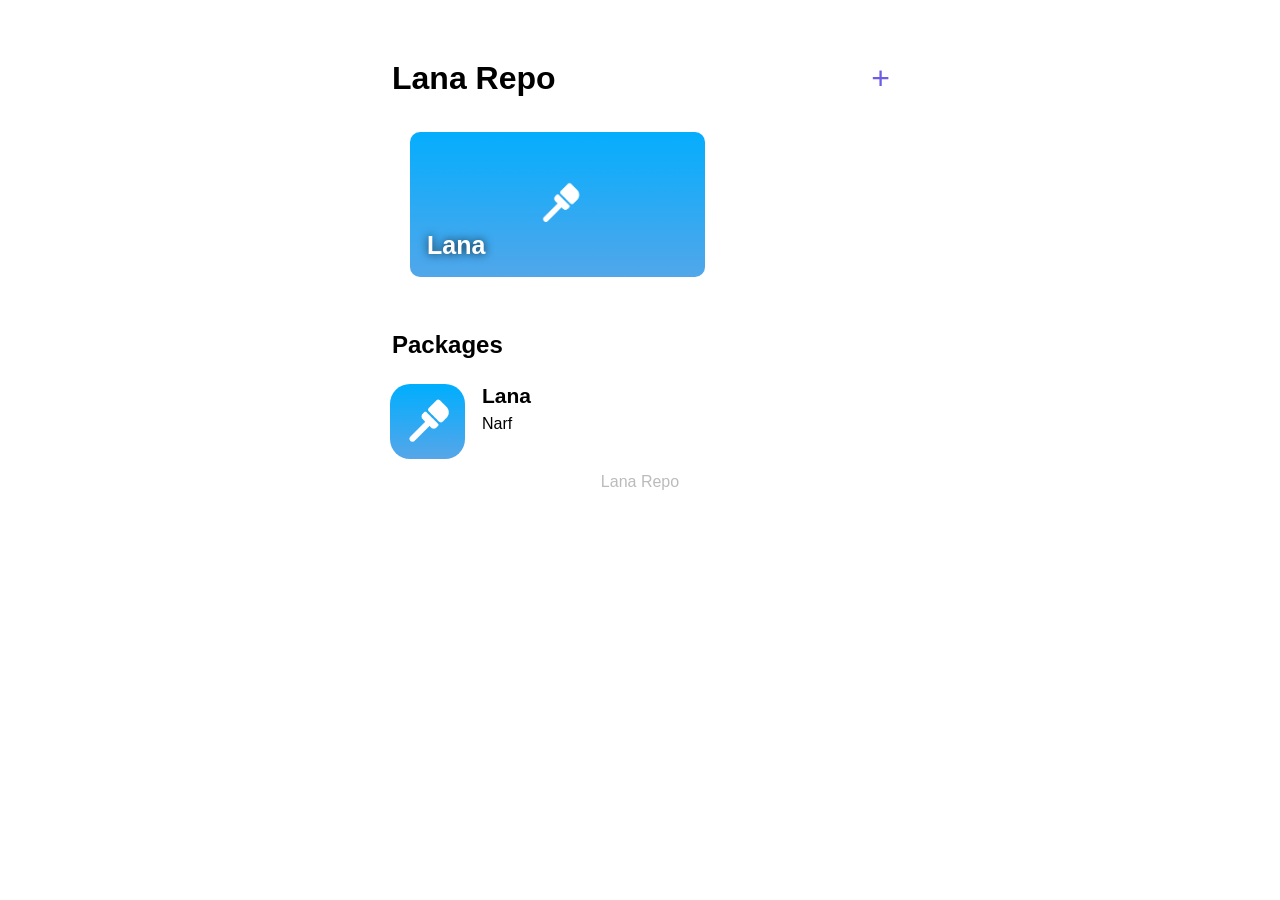
==== docs/index.html @ d69e2b0f "Build Lana repo" ====
<!DOCTYPE html>
<html>
<head>
    <meta charset="utf-8">
    <meta name="viewport" content="width=device-width, initial-scale=1, minimum-scale=1.0, user-scalable=0">
    <title>Lana Repo</title>
    <link rel="stylesheet" type="text/css" href="web/index.css">
    <style>a, .tint {color: #6C5CE7} .active {color: #6C5CE7}</style>
    <meta name="description" content="Official Lana iOS Theme Repository">
    <meta property="og:title" content="Lana Repo">
    <meta property="og:description" content="Official Lana iOS Theme Repository">
    <meta property="og:image" content="https:///repo/CydiaIcon.png">
    <meta name="twitter:card" content="summary">
    <meta name="twitter:title" content="Lana Repo">
    <meta name="twitter:description" content="Official Lana iOS Theme Repository">
    <meta name="twitter:image" content="https:///repo/CydiaIcon.png">
    <meta name="theme-color" content="#6C5CE7">
</head>
<body>
    <div class="body">
        <h1 class="header left_float">Lana Repo</h1>
        <a class="header right_float add_sileo tint" href="cydia://url/https://cydia.saurik.com/api/share#?source=https:///repo">+</a>
        <div class="scroll_view">
            <a href="depiction/web/com.narf.lana.html" style="background-image: url(assets/com.narf.lana/banner.png)" class="card">
                <p>Lana</p>
            </a>
        </div>
        <h2 class="header">Packages</h2>
        <div class="packageList">
                <a class="subtle_link" href="depiction/web/com.narf.lana.html">
                    <div class="package">
                        <img src="assets/com.narf.lana/icon.png">
                        <div class="package_info">
                            <p class="package_name">Lana</p>
                            <p class="package_caption">Narf</p>
                        </div>
                    </div>
                </a>
        </div>
        <div class="caption center footer">Lana Repo</div>
    </div>
</body>
    <script src="web/index.js"></script>
</html>
---- docs/web/index.css ----
* {
    margin: 0;
}

.body {
    font-family: -apple-system, BlinkMacSystemFont, "Helvetica Neue", "Helvetica", sans-serif;
    margin-top: 20px;
    margin-bottom: 20px;

}

@media only screen and (max-width: 600px) {
    .body {
        margin-left: 20px;
        margin-right: 20px;
    }
    .scroll_view {
        width: calc(100vw - 60px);
    }
}
@media only screen and (min-width: 601px) {
    .body {
        width: 500px;
        margin-left: auto;
        margin-right: auto;
    }
    .scroll_view {
        width: calc(500px - 40px);
    }
}

h1, h2, h3, h4, h5, h6, p {
    margin: 2px;
}

.caption {
    color: #bbb;
    font-size: 16px;
}

.header {
    margin-top: 40px;
    margin-bottom: 25px;
}

.scroll_view {
    overflow-x: scroll;
    overflow-y: hidden;
    margin: 10px;
    white-space: nowrap;
    -webkit-overflow-scrolling: touch;
}

.scroll_view > .card {
    background-color: #ccc;
    background-position: center;
    background-repeat: no-repeat;
    background-size: cover;
    padding: 10px;
    margin: 10px;
    border-radius: 10px;
    font-weight: bold;
    height: 125px;
    width: 275px;
    position: relative;
    display: inline-block;
}

.scroll_view > .img_card {
    background-color: #ccc;
    width: 250px;
    margin: 5px;
    border-radius: 10px;
    font-weight: bold;
    position: relative;
    display: inline-block;
}

.card > p {
    color: white;
    bottom: 15px;
    left: 15px;
    font-size: 25px;
    position: absolute;
    text-shadow: 0 0 10px rgba(0,0,0,0.8); 
}

.center {
    text-align: center;
}

.left_float {
    float: left;
}

.right_float { 
    float: right;
}

.add_sileo {
    font-size: 2em;
    cursor: pointer;
    text-decoration: none;
}

.add_sileo:hover, a:hover {
    opacity: 0.8;
    cursor: pointer;
}

.package {
    margin-bottom: 40px;
}

.package > img {
    border-radius: 20px;
    width: 75px;
    height: 75px;
    float: left;
}

.package_info {
    margin-left: 90px;
}

.package_name {
    font-weight: bold;
    font-size: 21px;
}

.package_caption {
    margin-top: 7px;
    color: #999;
}

.cell > .title {
    float: left;
    color: #999;
}

.cell > .text {
    float: right;
}

h3 {
    margin-top: 15px;
    margin-bottom: 15px;
}

.footer {
    margin-top: 20px;
}

.subtle_link, .subtle_link > div > div, .subtle_link > div > div > p {
    text-decoration: none;
    color: black;
}

.subtle_link:hover, .subtle_link > *:hover {
    opacity: 0.8;
}

.green {
    color: #00b90c;
}

.red {
    color: #ba0000;
}

.banner_underlay {
    background-size: cover;
    background-position: center;
    height: 150px;
    width: 100%;
    border-radius: 8px;
    z-index: -2;
    margin-bottom: 25px;
    top: 0;
}

.changelog {
    display: none;
}

.nav {
    display: flex;
    margin: 20px;
    float: center;
}

.nav_btn {
    width: 50%;
    display:inline;
    text-align: center;
    color: #999;
    font-weight: 500;
    padding-bottom: 10px;
    cursor: pointer;
}

.changelog_entry {
    margin-bottom: 18px;
}

a {
    text-decoration: none;
}

.table-btn, .table-btn > div {
    padding-top: 10px;
    padding-bottom: 10px;
}

.table-btn:after {
    content: "›";
    font-size:30px;
    transform: translateY(-40px);
    float: right;
}

@media (prefers-color-scheme: dark) {
    body {
        background: #161616;
        color: white;
    }

    .subtle_link, .subtle_link > div > div, .subtle_link > div > div > p {
        color: white;
    }
}
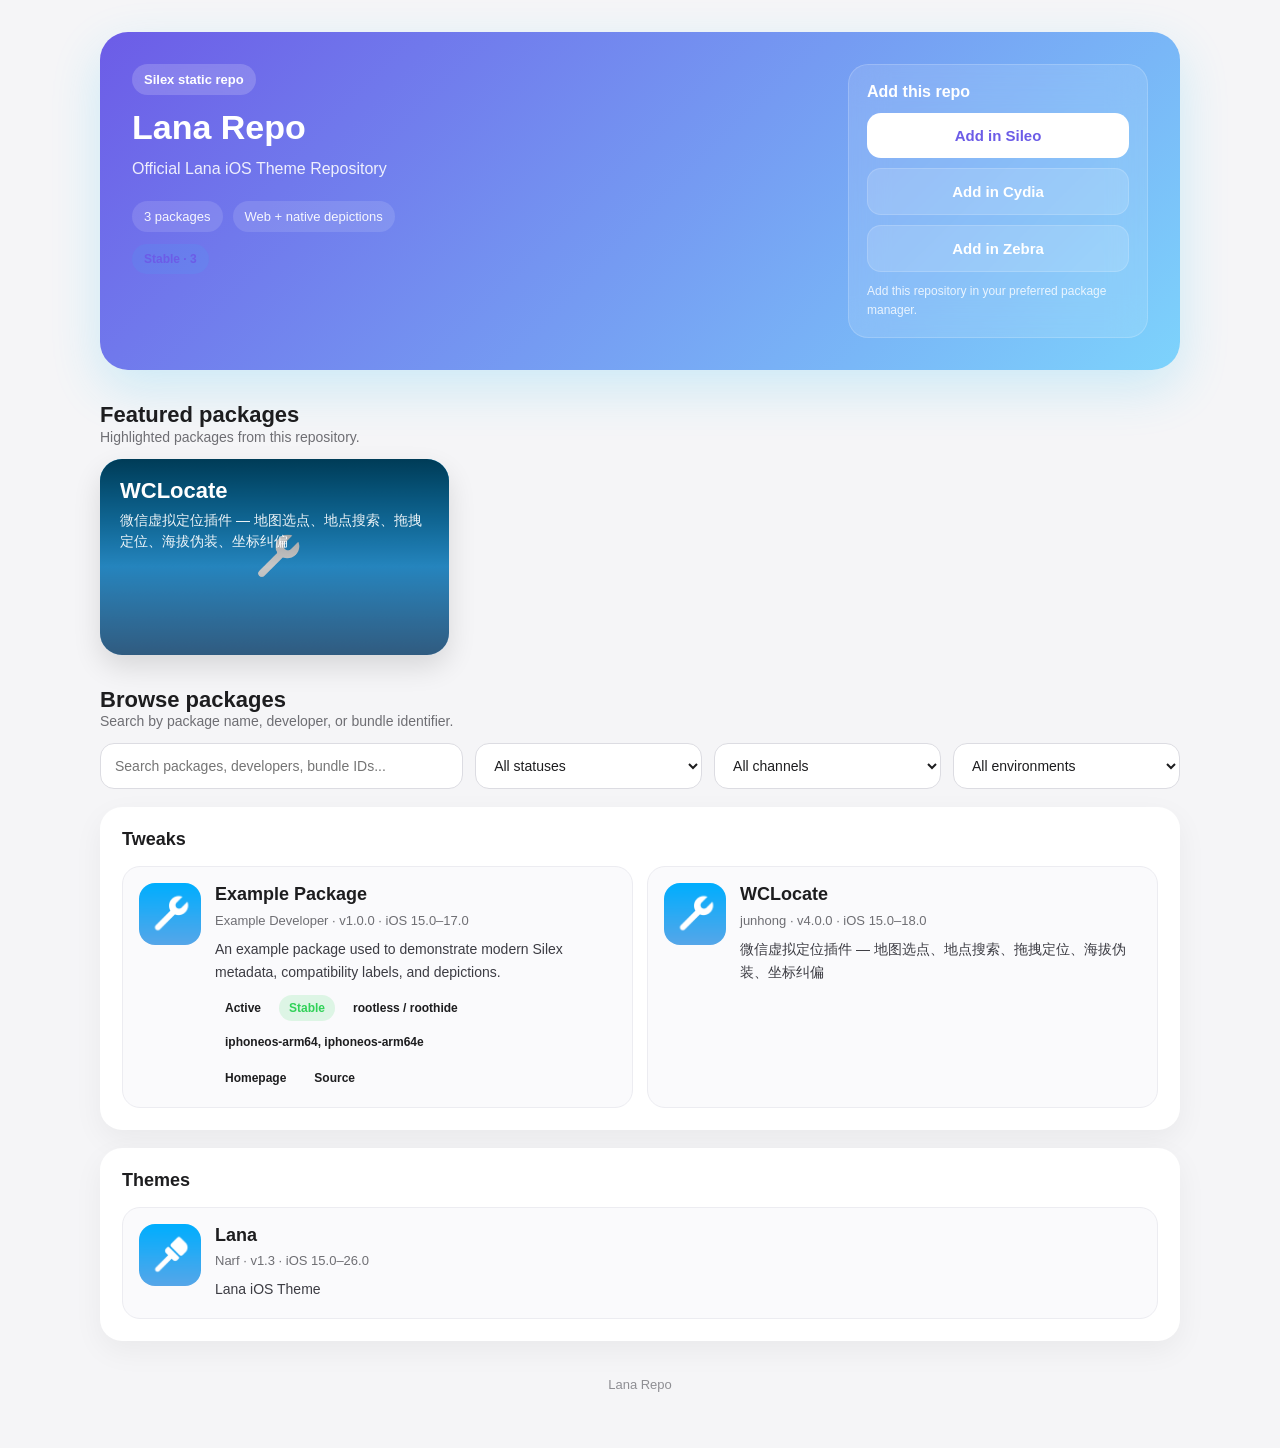
==== commit 55c5f359: "Build Lana repo with Silex" ====
--- a/docs/index.html
+++ b/docs/index.html
@@ -1,44 +1,445 @@
 <!DOCTYPE html>
-<html>
+<html lang="zh-CN">
 <head>
     <meta charset="utf-8">
     <meta name="viewport" content="width=device-width, initial-scale=1, minimum-scale=1.0, user-scalable=0">
     <title>Lana Repo</title>
-    <link rel="stylesheet" type="text/css" href="web/index.css">
-    <style>a, .tint {color: #6C5CE7} .active {color: #6C5CE7}</style>
-    <meta name="description" content="Official Lana iOS Theme Repository">
-    <meta property="og:title" content="Lana Repo">
-    <meta property="og:description" content="Official Lana iOS Theme Repository">
-    <meta property="og:image" content="https:///repo/CydiaIcon.png">
-    <meta name="twitter:card" content="summary">
-    <meta name="twitter:title" content="Lana Repo">
-    <meta name="twitter:description" content="Official Lana iOS Theme Repository">
-    <meta name="twitter:image" content="https:///repo/CydiaIcon.png">
+    <style>
+        * { margin: 0; padding: 0; box-sizing: border-box; }
+        :root { color-scheme: light dark; }
+        body {
+            font-family: -apple-system, BlinkMacSystemFont, "SF Pro Text", "Helvetica Neue", sans-serif;
+            background: #f5f5f7;
+            color: #1d1d1f;
+            min-height: 100vh;
+            padding: 32px 18px 56px;
+        }
+        .page { max-width: 1080px; margin: 0 auto; }
+        .hero {
+            background: linear-gradient(135deg, #6C5CE7, #7dd3fc);
+            color: #fff;
+            border-radius: 28px;
+            padding: 32px;
+            box-shadow: 0 18px 50px rgba(39, 190, 245, 0.20);
+            margin-bottom: 28px;
+        }
+        .hero-top {
+            display: flex;
+            gap: 20px;
+            align-items: flex-start;
+            justify-content: space-between;
+            flex-wrap: wrap;
+        }
+        .brand { min-width: 260px; flex: 1; }
+        .badge {
+            display: inline-flex;
+            align-items: center;
+            gap: 8px;
+            border-radius: 999px;
+            padding: 8px 12px;
+            background: rgba(255,255,255,0.18);
+            font-size: 13px;
+            font-weight: 600;
+            margin-bottom: 14px;
+            backdrop-filter: blur(14px);
+        }
+        h1 { font-size: 34px; line-height: 1.1; margin-bottom: 10px; }
+        .hero-desc {
+            max-width: 620px;
+            font-size: 16px;
+            line-height: 1.65;
+            color: rgba(255,255,255,0.88);
+        }
+        .hero-meta {
+            display: flex;
+            gap: 10px;
+            flex-wrap: wrap;
+            margin-top: 18px;
+        }
+        .hero-meta span {
+            border-radius: 999px;
+            padding: 8px 12px;
+            font-size: 13px;
+            color: rgba(255,255,255,0.92);
+            background: rgba(255,255,255,0.12);
+        }
+        .actions {
+            width: 300px;
+            max-width: 100%;
+            background: rgba(255,255,255,0.12);
+            border: 1px solid rgba(255,255,255,0.18);
+            border-radius: 20px;
+            padding: 18px;
+            backdrop-filter: blur(18px);
+        }
+        .actions h2 { font-size: 16px; margin-bottom: 12px; }
+        .btn {
+            display: block;
+            text-decoration: none;
+            padding: 14px 16px;
+            border-radius: 14px;
+            font-size: 15px;
+            font-weight: 700;
+            margin-bottom: 10px;
+            transition: transform 0.18s ease, opacity 0.18s ease, background 0.18s ease;
+            text-align: center;
+        }
+        .btn:hover { opacity: 0.92; transform: translateY(-1px); }
+        .btn-primary { background: #fff; color: #6C5CE7; }
+        .btn-secondary {
+            background: rgba(255,255,255,0.14);
+            color: #fff;
+            border: 1px solid rgba(255,255,255,0.16);
+        }
+        .actions-note {
+            margin-top: 8px;
+            font-size: 12px;
+            line-height: 1.55;
+            color: rgba(255,255,255,0.82);
+        }
+        .section { margin-top: 32px; }
+        .section-head {
+            display: flex;
+            align-items: end;
+            justify-content: space-between;
+            gap: 12px;
+            margin-bottom: 14px;
+        }
+        .section-head h2 { font-size: 22px; line-height: 1.2; }
+        .section-head p { color: #6e6e73; font-size: 14px; }
+        .announcement-list { display: grid; gap: 12px; }
+        .announcement {
+            background: #fff;
+            border-radius: 18px;
+            padding: 18px;
+            border-left: 4px solid #6C5CE7;
+            box-shadow: 0 10px 30px rgba(0,0,0,0.05);
+        }
+        .announcement.warning { border-left-color: #ff9f0a; }
+        .announcement.error { border-left-color: #ff453a; }
+        .announcement.success { border-left-color: #30d158; }
+        .announcement-title { font-size: 16px; font-weight: 700; margin-bottom: 8px; }
+        .toolbar {
+            display: grid;
+            grid-template-columns: 1.6fr 1fr 1fr 1fr;
+            gap: 12px;
+            margin-bottom: 18px;
+        }
+        .toolbar input, .toolbar select {
+            width: 100%;
+            border-radius: 14px;
+            border: 1px solid #dcdce2;
+            background: #fff;
+            color: inherit;
+            padding: 13px 14px;
+            font-size: 14px;
+            outline: none;
+        }
+        .channel-pills { display: flex; flex-wrap: wrap; gap: 8px; margin-top: 12px; }
+        .channel-pill {
+            border-radius: 999px;
+            padding: 8px 12px;
+            font-size: 12px;
+            font-weight: 700;
+            background: rgba(39, 190, 245, 0.1);
+            color: #6C5CE7;
+        }
+        .featured-grid {
+            display: grid;
+            grid-template-columns: repeat(auto-fill, minmax(min(320px, 100%), 1fr));
+            gap: 16px;
+        }
+        .featured-card {
+            position: relative;
+            display: flex;
+            flex-direction: column;
+            justify-content: flex-start;
+            border-radius: 22px;
+            overflow: hidden;
+            aspect-ratio: 16 / 9;
+            min-height: 172px;
+            background: #d1d5db center/cover no-repeat;
+            text-decoration: none;
+            color: #fff;
+            box-shadow: 0 12px 28px rgba(0,0,0,0.12);
+        }
+        .featured-card::before {
+            content: "";
+            position: absolute;
+            inset: 0;
+            background: linear-gradient(180deg, rgba(0,0,0,0.66), rgba(0,0,0,0.22) 55%, rgba(0,0,0,0.45));
+        }
+        .featured-content { position: relative; z-index: 1; padding: 18px 20px; }
+        .featured-content h3 { font-size: 22px; line-height: 1.25; margin-bottom: 6px; overflow-wrap: anywhere; }
+        .featured-content p {
+            font-size: 14px;
+            line-height: 1.5;
+            color: rgba(255,255,255,0.92);
+            display: -webkit-box;
+            -webkit-line-clamp: 2;
+            -webkit-box-orient: vertical;
+            overflow: hidden;
+            overflow-wrap: anywhere;
+            word-break: break-word;
+            max-height: 3em;
+        }
+        .featured-badges, .package-badges, .package-tags {
+            display: flex;
+            flex-wrap: wrap;
+            gap: 8px;
+            margin-top: 10px;
+        }
+        .meta-badge, .tag {
+            border-radius: 999px;
+            padding: 6px 10px;
+            font-size: 12px;
+            font-weight: 700;
+            overflow-wrap: anywhere;
+            word-break: break-word;
+        }
+        .meta-badge { background: rgba(255,255,255,0.18); color: #fff; }
+        .meta-badge.stable, .tag.stable { background: rgba(48, 209, 88, 0.14); color: #30d158; }
+        .meta-badge.beta, .tag.beta { background: rgba(255, 159, 10, 0.14); color: #ff9f0a; }
+        .meta-badge.experimental, .tag.experimental { background: rgba(191, 90, 242, 0.14); color: #bf5af2; }
+        .meta-badge.deprecated, .tag.deprecated { background: rgba(255, 69, 58, 0.14); color: #ff453a; }
+        .meta-badge.nightly, .tag.nightly { background: rgba(90, 200, 250, 0.14); color: #5ac8fa; }
+        .section-block {
+            background: #fff;
+            border-radius: 22px;
+            padding: 22px;
+            box-shadow: 0 10px 30px rgba(0,0,0,0.05);
+            margin-bottom: 18px;
+        }
+        .section-title { font-size: 18px; margin-bottom: 16px; }
+        .package-list {
+            display: grid;
+            grid-template-columns: repeat(auto-fit, minmax(min(290px, 100%), 1fr));
+            gap: 14px;
+        }
+        .package-card {
+            display: block;
+            text-decoration: none;
+            color: inherit;
+            background: #fafafc;
+            border: 1px solid #ececf1;
+            border-radius: 18px;
+            padding: 16px;
+            transition: transform 0.18s ease, box-shadow 0.18s ease, border-color 0.18s ease;
+        }
+        .package-card:hover {
+            transform: translateY(-2px);
+            box-shadow: 0 10px 24px rgba(0,0,0,0.06);
+            border-color: rgba(39, 190, 245, 0.24);
+        }
+        .package-card[hidden] { display: none; }
+        .package-card-top { display: flex; gap: 14px; align-items: flex-start; }
+        .package-icon {
+            width: 62px;
+            height: 62px;
+            border-radius: 16px;
+            flex-shrink: 0;
+            background: #e5e7eb;
+        }
+        .package-main { min-width: 0; flex: 1; }
+        .package-name { font-size: 18px; font-weight: 700; line-height: 1.3; margin-bottom: 4px; overflow-wrap: anywhere; }
+        .package-meta {
+            font-size: 13px;
+            color: #6e6e73;
+            margin-bottom: 8px;
+            line-height: 1.5;
+            overflow-wrap: anywhere;
+            word-break: break-word;
+        }
+        .package-summary {
+            font-size: 14px;
+            line-height: 1.65;
+            color: #3c3c43;
+            overflow-wrap: anywhere;
+            word-break: break-word;
+        }
+        .empty-state {
+            display: none;
+            margin-top: 14px;
+            padding: 18px;
+            border-radius: 16px;
+            background: #fff;
+            color: #6e6e73;
+            box-shadow: 0 10px 30px rgba(0,0,0,0.05);
+        }
+        .footer { margin-top: 36px; text-align: center; font-size: 13px; color: #8e8e93; }
+        @media (max-width: 880px) {
+            .toolbar { grid-template-columns: 1fr 1fr; }
+        }
+        @media (max-width: 720px) {
+            body { padding: 20px 14px 42px; }
+            .hero { padding: 24px 20px; }
+            h1 { font-size: 28px; }
+            .actions { width: 100%; }
+            .section-block { padding: 18px; }
+            .toolbar { grid-template-columns: 1fr; }
+        }
+        @media (prefers-color-scheme: dark) {
+            body { background: #000; color: #f5f5f7; }
+            .section-head p, .package-meta, .footer, .empty-state { color: #98989d; }
+            .announcement, .section-block, .empty-state {
+                background: #161618;
+                box-shadow: 0 12px 32px rgba(0,0,0,0.24);
+            }
+            .toolbar input, .toolbar select {
+                background: #1c1c1e;
+                border-color: #2b2b2f;
+                color: #f5f5f7;
+            }
+            .package-card { background: #1c1c1e; border-color: #2b2b2f; }
+            .package-summary { color: #d2d2d7; }
+            .package-icon { background: #2b2b2f; }
+        }
+    </style>
     <meta name="theme-color" content="#6C5CE7">
 </head>
 <body>
-    <div class="body">
-        <h1 class="header left_float">Lana Repo</h1>
-        <a class="header right_float add_sileo tint" href="cydia://url/https://cydia.saurik.com/api/share#?source=https:///repo">+</a>
-        <div class="scroll_view">
-            <a href="depiction/web/com.narf.lana.html" style="background-image: url(assets/com.narf.lana/banner.png)" class="card">
-                <p>Lana</p>
-            </a>
-        </div>
-        <h2 class="header">Packages</h2>
-        <div class="packageList">
-                <a class="subtle_link" href="depiction/web/com.narf.lana.html">
-                    <div class="package">
-                        <img src="assets/com.narf.lana/icon.png">
-                        <div class="package_info">
-                            <p class="package_name">Lana</p>
-                            <p class="package_caption">Narf</p>
-                        </div>
+    <div class="page">
+        <section class="hero">
+            <div class="hero-top">
+                <div class="brand">
+                    <div class="badge">Silex static repo</div>
+                    <h1>Lana Repo</h1>
+                    <p class="hero-desc">Official Lana iOS Theme Repository</p>
+                    <div class="hero-meta">
+                        <span>3 packages</span>
+                        <span>Web + native depictions</span>
+                    </div>
+                    <div class="channel-pills">
+                        <span class="channel-pill">Stable · 3</span>
+                    </div>
+                </div>
+                <div class="actions">
+                    <h2>Add this repo</h2>
+                    <a class="btn btn-primary" href="sileo://source/https:///repo">Add in Sileo</a>
+                    <a class="btn btn-secondary" href="cydia://url/https://cydia.saurik.com/api/share#?source=https:///repo">Add in Cydia</a>
+                    <a class="btn btn-secondary" href="zbra://sources/add/https:///repo">Add in Zebra</a>
+                    <p class="actions-note">Add this repository in your preferred package manager.</p>
+                </div>
+            </div>
+        </section>
+
+
+        <section class="section">
+            <div class="section-head">
+                <div>
+                    <h2>Featured packages</h2>
+                    <p>Highlighted packages from this repository.</p>
+                </div>
+            </div>
+            <div class="featured-grid">
+                <a class="featured-card package-entry" href="depiction/web/im.mjh.wclocate.html" style="background-image: url(assets/im.mjh.wclocate/banner.png)"
+                   data-name="WCLocate" data-bundle="im.mjh.wclocate" data-developer="junhong" data-section="Tweaks"
+                   data-status="active" data-channel="stable" data-env="" data-arch="iphoneos-arm64">
+                    <div class="featured-content">
+                        <h3>WCLocate</h3>
+                        <p>微信虚拟定位插件 — 地图选点、地点搜索、拖拽定位、海拔伪装、坐标纠偏</p>
                     </div>
                 </a>
-        </div>
-        <div class="caption center footer">Lana Repo</div>
+            </div>
+        </section>
+
+        <section class="section">
+            <div class="section-head">
+                <div>
+                    <h2>Browse packages</h2>
+                    <p>Search by package name, developer, or bundle identifier.</p>
+                </div>
+            </div>
+
+            <div class="toolbar">
+                <input id="search-input" type="search" placeholder="Search packages, developers, bundle IDs...">
+                <select id="status-filter">
+                    <option value="">All statuses</option>
+                    <option value="active">Active</option>
+                    <option value="beta">Beta</option>
+                    <option value="experimental">Experimental</option>
+                    <option value="deprecated">Deprecated</option>
+                    <option value="internal">Internal</option>
+                    <option value="archived">Archived</option>
+                </select>
+                <select id="channel-filter">
+                    <option value="">All channels</option>
+                    <option value="stable">Stable</option>
+                    <option value="beta">Beta</option>
+                    <option value="nightly">Nightly</option>
+                    <option value="experimental">Experimental</option>
+                </select>
+                <select id="env-filter">
+                    <option value="">All environments</option>
+                    <option value="rootless">Rootless</option>
+                    <option value="roothide">Roothide</option>
+                    <option value="rootful">Rootful</option>
+                </select>
+            </div>
+
+            <div class="section-block package-section" data-section-name="Tweaks">
+                <h3 class="section-title">Tweaks</h3>
+                <div class="package-list">
+                    <a class="package-card package-entry" href="depiction/web/com.example.package.html"
+                       data-name="Example Package" data-bundle="com.example.package" data-developer="Example Developer" data-section="Tweaks"
+                       data-status="active" data-channel="stable" data-env="rootless / roothide" data-arch="iphoneos-arm64, iphoneos-arm64e">
+                        <div class="package-card-top">
+                            <img class="package-icon" src="assets/com.example.package/icon.png" alt="Example Package">
+                            <div class="package-main">
+                                <div class="package-name">Example Package</div>
+                                <div class="package-meta">Example Developer · v1.0.0 · iOS 15.0–17.0</div>
+                                <div class="package-summary">An example package used to demonstrate modern Silex metadata, compatibility labels, and depictions.</div>
+                                <div class="package-badges">
+                                    <span class="tag active">Active</span>
+                                    <span class="tag stable">Stable</span>
+                                    <span class="tag">rootless / roothide</span>
+                                    <span class="tag">iphoneos-arm64, iphoneos-arm64e</span>
+                                </div>
+                                <div class="package-tags">
+                                    <span class="tag">Homepage</span>
+                                    <span class="tag">Source</span>
+                                </div>
+                            </div>
+                        </div>
+                    </a>
+                    <a class="package-card package-entry" href="depiction/web/im.mjh.wclocate.html"
+                       data-name="WCLocate" data-bundle="im.mjh.wclocate" data-developer="junhong" data-section="Tweaks"
+                       data-status="active" data-channel="stable" data-env="" data-arch="iphoneos-arm64">
+                        <div class="package-card-top">
+                            <img class="package-icon" src="assets/im.mjh.wclocate/icon.png" alt="WCLocate">
+                            <div class="package-main">
+                                <div class="package-name">WCLocate</div>
+                                <div class="package-meta">junhong · v4.0.0 · iOS 15.0–18.0</div>
+                                <div class="package-summary">微信虚拟定位插件 — 地图选点、地点搜索、拖拽定位、海拔伪装、坐标纠偏</div>
+                            </div>
+                        </div>
+                    </a>
+                </div>
+            </div>
+            <div class="section-block package-section" data-section-name="Themes">
+                <h3 class="section-title">Themes</h3>
+                <div class="package-list">
+                    <a class="package-card package-entry" href="depiction/web/com.narf.lana.html"
+                       data-name="Lana" data-bundle="com.narf.lana" data-developer="Narf" data-section="Themes"
+                       data-status="active" data-channel="stable" data-env="" data-arch="iphoneos-arm64">
+                        <div class="package-card-top">
+                            <img class="package-icon" src="assets/com.narf.lana/icon.png" alt="Lana">
+                            <div class="package-main">
+                                <div class="package-name">Lana</div>
+                                <div class="package-meta">Narf · v1.3 · iOS 15.0–26.0</div>
+                                <div class="package-summary">Lana iOS Theme</div>
+                            </div>
+                        </div>
+                    </a>
+                </div>
+            </div>
+
+            <div class="empty-state" id="empty-state">No packages match the current filters.</div>
+        </section>
+
+        <div class="footer">Lana Repo</div>
     </div>
+    <script src="web/index.js"></script>
+    <script>repoSearchInit();</script>
 </body>
-    <script src="web/index.js"></script>
 </html>
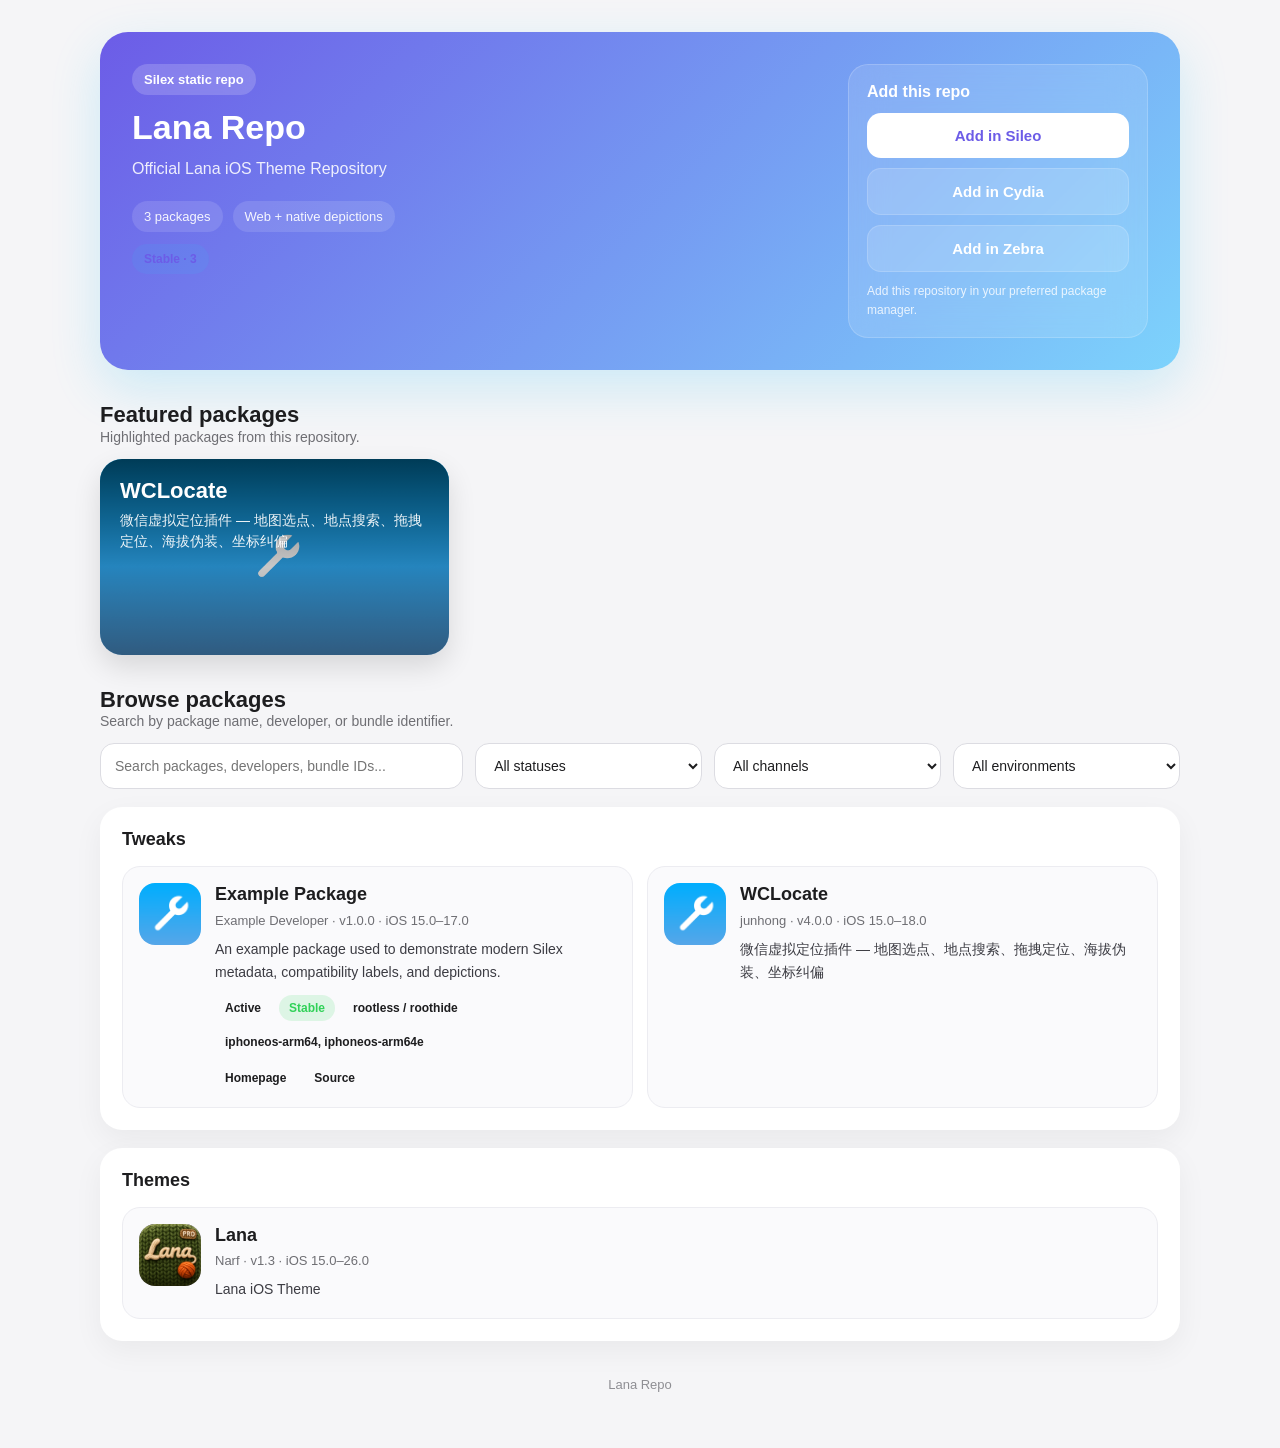
==== commit 045e161f: "Enable Lana commercial Sileo payments" ====
--- a/docs/index.html
+++ b/docs/index.html
@@ -315,9 +315,9 @@
                 </div>
                 <div class="actions">
                     <h2>Add this repo</h2>
-                    <a class="btn btn-primary" href="sileo://source/https:///repo">Add in Sileo</a>
-                    <a class="btn btn-secondary" href="cydia://url/https://cydia.saurik.com/api/share#?source=https:///repo">Add in Cydia</a>
-                    <a class="btn btn-secondary" href="zbra://sources/add/https:///repo">Add in Zebra</a>
+                    <a class="btn btn-primary" href="sileo://source/https://narf-alt.github.io/lana-repo">Add in Sileo</a>
+                    <a class="btn btn-secondary" href="cydia://url/https://cydia.saurik.com/api/share#?source=https://narf-alt.github.io/lana-repo">Add in Cydia</a>
+                    <a class="btn btn-secondary" href="zbra://sources/add/https://narf-alt.github.io/lana-repo">Add in Zebra</a>
                     <p class="actions-note">Add this repository in your preferred package manager.</p>
                 </div>
             </div>
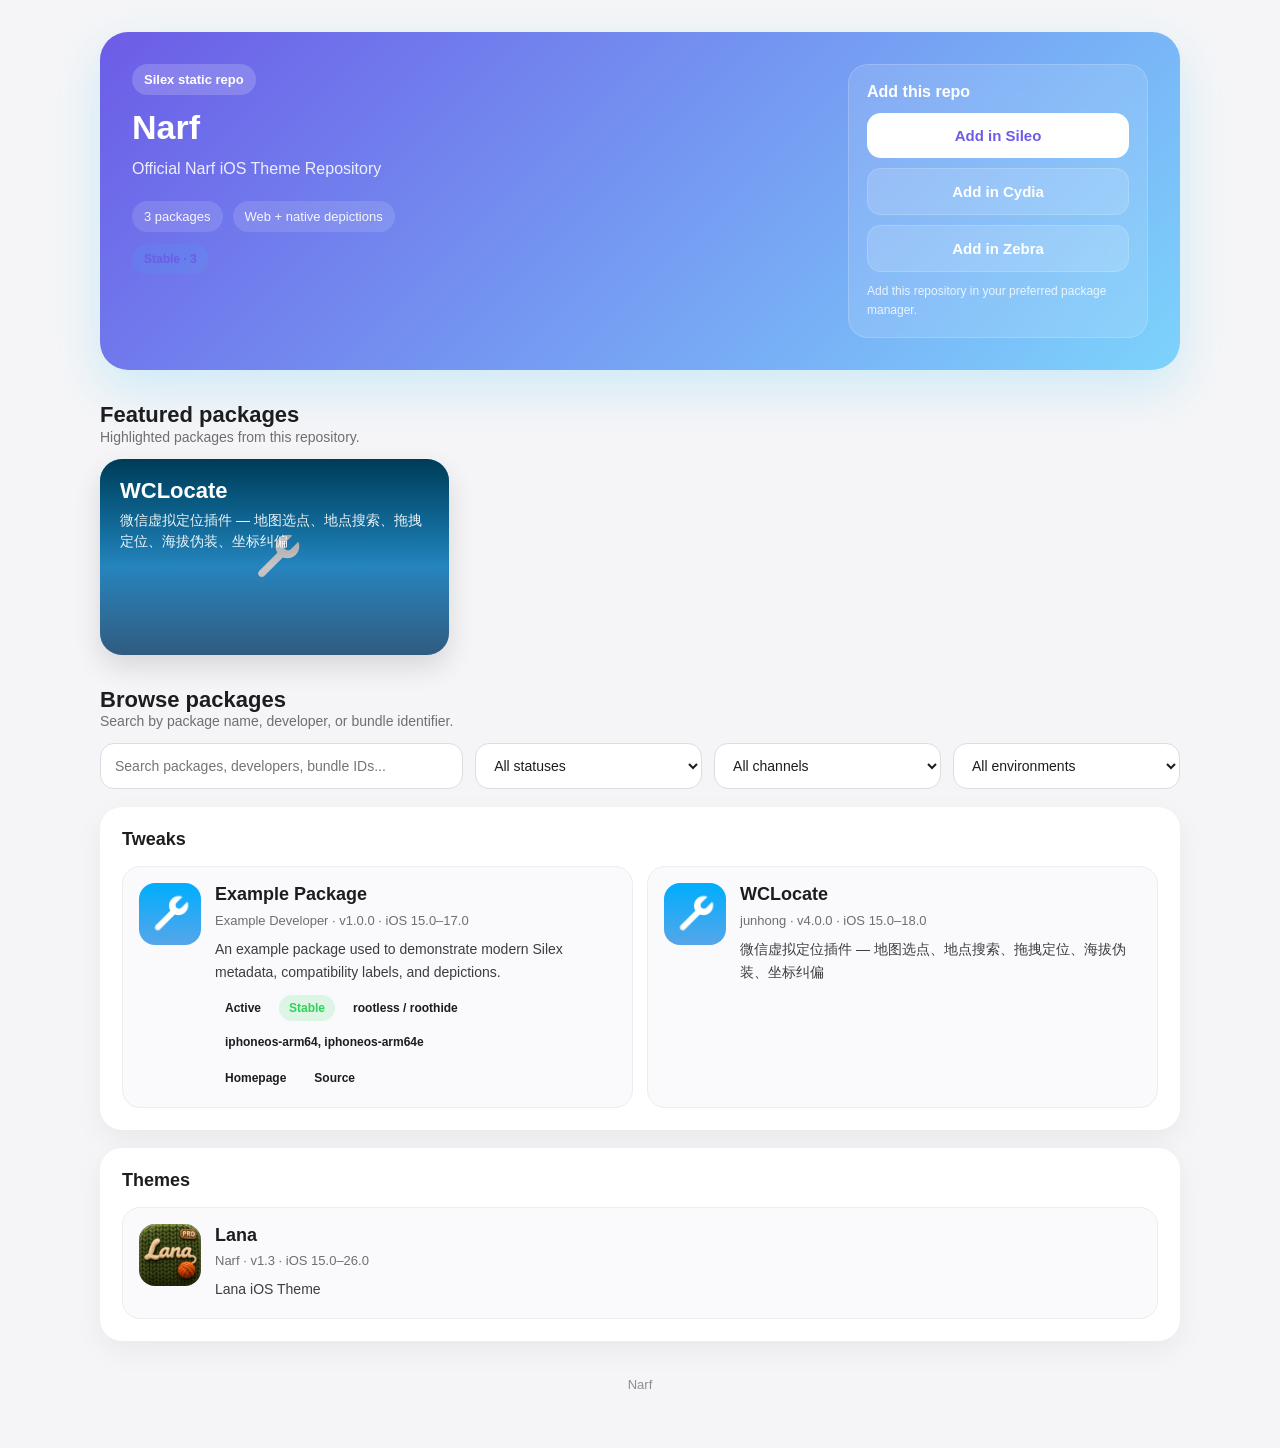
==== commit 24413600: "Enable Lana commercial Sileo payments" ====
--- a/docs/index.html
+++ b/docs/index.html
@@ -3,7 +3,7 @@
 <head>
     <meta charset="utf-8">
     <meta name="viewport" content="width=device-width, initial-scale=1, minimum-scale=1.0, user-scalable=0">
-    <title>Lana Repo</title>
+    <title>Narf</title>
     <style>
         * { margin: 0; padding: 0; box-sizing: border-box; }
         :root { color-scheme: light dark; }
@@ -303,8 +303,8 @@
             <div class="hero-top">
                 <div class="brand">
                     <div class="badge">Silex static repo</div>
-                    <h1>Lana Repo</h1>
-                    <p class="hero-desc">Official Lana iOS Theme Repository</p>
+                    <h1>Narf</h1>
+                    <p class="hero-desc">Official Narf iOS Theme Repository</p>
                     <div class="hero-meta">
                         <span>3 packages</span>
                         <span>Web + native depictions</span>
@@ -315,9 +315,9 @@
                 </div>
                 <div class="actions">
                     <h2>Add this repo</h2>
-                    <a class="btn btn-primary" href="sileo://source/https://narf-alt.github.io/lana-repo">Add in Sileo</a>
-                    <a class="btn btn-secondary" href="cydia://url/https://cydia.saurik.com/api/share#?source=https://narf-alt.github.io/lana-repo">Add in Cydia</a>
-                    <a class="btn btn-secondary" href="zbra://sources/add/https://narf-alt.github.io/lana-repo">Add in Zebra</a>
+                    <a class="btn btn-primary" href="sileo://source/https://narf-alt.github.io">Add in Sileo</a>
+                    <a class="btn btn-secondary" href="cydia://url/https://cydia.saurik.com/api/share#?source=https://narf-alt.github.io">Add in Cydia</a>
+                    <a class="btn btn-secondary" href="zbra://sources/add/https://narf-alt.github.io">Add in Zebra</a>
                     <p class="actions-note">Add this repository in your preferred package manager.</p>
                 </div>
             </div>
@@ -437,7 +437,7 @@
             <div class="empty-state" id="empty-state">No packages match the current filters.</div>
         </section>
 
-        <div class="footer">Lana Repo</div>
+        <div class="footer">Narf</div>
     </div>
     <script src="web/index.js"></script>
     <script>repoSearchInit();</script>
